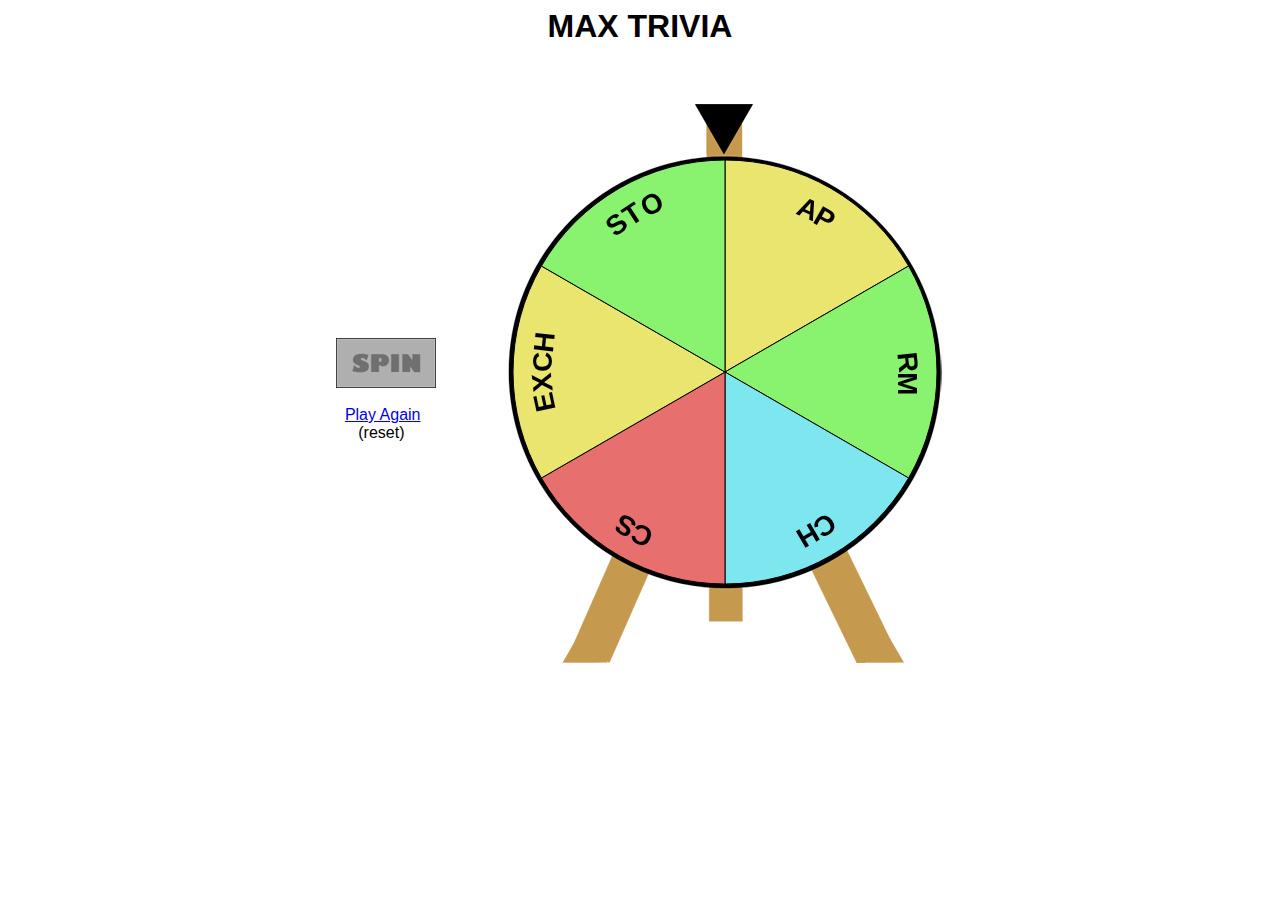
==== wof/ms_wheel/index.html @ a835a78f "First version of the frontend. Still far from over :)" ====
<html>
    <head>
        <title>Winning Wheel</title>
        <link rel="stylesheet" href="main.css" type="text/css" />
        <script type="text/javascript" src="../js/spinme.js"></script>
        <script type="text/javascript" src="../js/max_min.js"></script>
    </head>
    <body>
        <div align="center">
            <h1>MAX TRIVIA</h1>
            <br />
            <br />
            <table cellpadding="0" cellspacing="0" border="0">
            <tr>
                <td>
                    <div class="power_controls">
                        <br /><br />
                        <img id="spin_button" src="spin_off.png" alt="Spin" onClick="startSpin();" />
                        <br /><br />
                        &nbsp;&nbsp;<a href="#" onClick="resetWheel(); return false;">Play Again</a><br />&nbsp;&nbsp;&nbsp;&nbsp;&nbsp;(reset)
                    </div>
                </td>
                <td width="438" height="582" class="spinning_wheel" align="center" valign="center">
                    <canvas id="canvas" width="434" height="434"></canvas>
                </td>
            </tr>
        </table>
        <script>
            // Create new wheel object specifying the parameters at creation time.
            var theWheel = new spinme({
                'numSegments'  : 6,     // Specify number of segments.
                'outerRadius'  : 212,   // Set outer radius so wheel fits inside the background.
                'textFontSize' : 28,    // Set font size as desired.
                'segments'     :        // Define segments including colour and text.
                [
                   {'fillStyle' : '#eae56f', 'text' : 'AP'},
                   {'fillStyle' : '#89f26e', 'text' : 'RM'},
                   {'fillStyle' : '#7de6ef', 'text' : 'CH'},
                   {'fillStyle' : '#e7706f', 'text' : 'CS'},
                   {'fillStyle' : '#eae56f', 'text' : 'EXCH'},
                   {'fillStyle' : '#89f26e', 'text' : 'STO'},
                ],
                'animation' :           // Specify the animation to use.
                {
                    'type'     : 'spinToStop',
                    'duration' : 5,     // Duration in seconds.
                    'spins'    : 8,     // Number of complete spins.
                    'callbackFinished' : 'alertPrize()'
                }
            });
            console.log(theWheel);

            // Vars used by the code in this page to do power controls.
            var wheelPower    = 0;
            var wheelSpinning = false;

            // -------------------------------------------------------
            // Function to handle the onClick on the power buttons.
            // -------------------------------------------------------
            function powerSelected(powerLevel)
            {
                // Ensure that power can't be changed while wheel is spinning.
                if (wheelSpinning == false)
                {
                    // Reset all to grey incase this is not the first time the user has selected the power.
                    document.getElementById('pw1').className = "";
                    document.getElementById('pw2').className = "";
                    document.getElementById('pw3').className = "";

                    // Now light up all cells below-and-including the one selected by changing the class.
                    if (powerLevel >= 1)
                    {
                        document.getElementById('pw1').className = "pw1";
                    }

                    if (powerLevel >= 2)
                    {
                        document.getElementById('pw2').className = "pw2";
                    }

                    if (powerLevel >= 3)
                    {
                        document.getElementById('pw3').className = "pw3";
                    }

                    // Set wheelPower var used when spin button is clicked.
                    wheelPower = powerLevel;

                    // Light up the spin button by changing it's source image and adding a clickable class to it.
                    document.getElementById('spin_button').src = "spin_on.png";
                    document.getElementById('spin_button').className = "clickable";
                }
            }

            // -------------------------------------------------------
            // Click handler for spin button.
            // -------------------------------------------------------
            function startSpin()
            {
                // Ensure that spinning can't be clicked again while already running.
                if (wheelSpinning == false)
                {
                    // Based on the power level selected adjust the number of spins for the wheel, the more times is has
                    // to rotate with the duration of the animation the quicker the wheel spins.
                    if (wheelPower == 1)
                    {
                        theWheel.animation.spins = 3;
                    }
                    else if (wheelPower == 2)
                    {
                        theWheel.animation.spins = 8;
                    }
                    else if (wheelPower == 3)
                    {
                        theWheel.animation.spins = 15;
                    }

                    // Disable the spin button so can't click again while wheel is spinning.
                    document.getElementById('spin_button').src       = "spin_off.png";
                    document.getElementById('spin_button').className = "";

                    // Begin the spin animation by calling startAnimation on the wheel object.
                    theWheel.startAnimation();

                    // Set to true so that power can't be changed and spin button re-enabled during
                    // the current animation. The user will have to reset before spinning again.
                    wheelSpinning = true;
                }
            }

            // -------------------------------------------------------
            // Function for reset button.
            // -------------------------------------------------------
            function resetWheel()
            {
                theWheel.stopAnimation(false);  // Stop the animation, false as param so does not call callback function.
                theWheel.rotationAngle = 0;     // Re-set the wheel angle to 0 degrees.
                theWheel.draw();                // Call draw to render changes to the wheel.

                wheelSpinning = false;          // Reset to false to power buttons and spin can be clicked again.
            }

            // -------------------------------------------------------
            // Called when the spin animation has finished by the callback feature of the wheel because I specified callback in the parameters.
            // -------------------------------------------------------
            function alertPrize()
            {
                // Get the segment indicated by the pointer on the wheel background which is at 0 degrees.
                var winningSegment = theWheel.getIndicatedSegment();

                // Do basic alert of the segment text. You would probably want to do something more interesting with this information.
                alert("You have won " + winningSegment.text);
            }
        </script>
    </body>
</html>
---- wof/ms_wheel/main.css ----
/*
Wheel of questions
*/

body
{
    font-family: arial;
}

/* Sets the background image for the wheel */
td.spinning_wheel
{
    background-image: url(./wheel_canvas.png);
    background-position: center;
    background-repeat: none;
}

/* Do some css reset on selected elements */
h1, p
{
    margin: 0;
}

div.power_controls
{
    margin-right:70px;
}

div.html5_logo
{
    margin-left:70px;
}

/* Styles for the power selection controls */
table.power
{
    background-color: #cccccc;
    cursor: pointer;
    border:1px solid #333333;
}

table.power th
{
    background-color: white;
    cursor: default;
}

td.pw1
{
    background-color: #6fe8f0;
}

td.pw2
{
    background-color: #86ef6f;
}

td.pw3
{
    background-color: #ef6f6f;
}

/* Style applied to the spin button once a power has been selected */
.clickable
{
    cursor: pointer;
}

/* Other misc styles */
.margin_bottom
{
    margin-bottom: 5px;
}
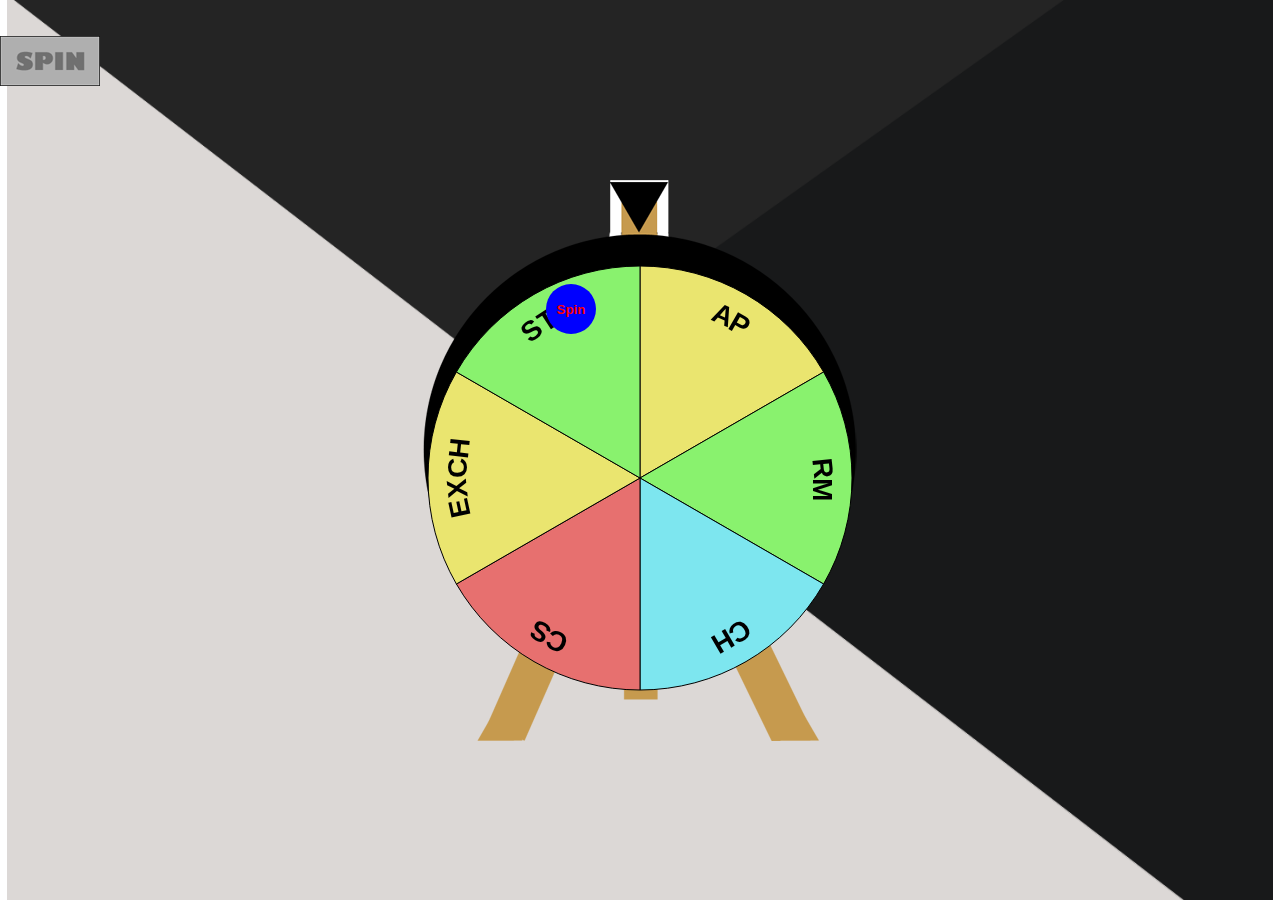
==== commit 11b8cdf5: "Changes to the css and html. Using images created by Rocio. Includes the 'logic' to make products vi" ====
--- a/wof/ms_wheel/index.html
+++ b/wof/ms_wheel/index.html
@@ -1,33 +1,41 @@
 <html>
     <head>
-        <title>Winning Wheel</title>
+        <title>MuleSoft's Hackathon</title>
         <link rel="stylesheet" href="main.css" type="text/css" />
         <script type="text/javascript" src="../js/spinme.js"></script>
         <script type="text/javascript" src="../js/max_min.js"></script>
     </head>
     <body>
-        <div align="center">
-            <h1>MAX TRIVIA</h1>
-            <br />
-            <br />
-            <table cellpadding="0" cellspacing="0" border="0">
-            <tr>
-                <td>
-                    <div class="power_controls">
-                        <br /><br />
-                        <img id="spin_button" src="spin_off.png" alt="Spin" onClick="startSpin();" />
-                        <br /><br />
-                        &nbsp;&nbsp;<a href="#" onClick="resetWheel(); return false;">Play Again</a><br />&nbsp;&nbsp;&nbsp;&nbsp;&nbsp;(reset)
-                    </div>
-                </td>
-                <td width="438" height="582" class="spinning_wheel" align="center" valign="center">
-                    <canvas id="canvas" width="434" height="434"></canvas>
-                </td>
-            </tr>
-        </table>
+        <div class="max_background">
+          <!--div class="max_background" id="bg_1" style="height: 1200px; width: 1055px;"-->
+          <!--div class="bg_block" id="bg_1" style="height: 1200px; width: 1055px;"></div-->
+          <div class="spin_button">
+              <br /><br />
+              <img id="spin_button" src="spin_off.png" alt="Spin" onClick="startSpin();" />
+              <br /><br />
+              &nbsp;&nbsp;<!--a href="#" onClick="resetWheel(); return false;">RESET</a><br/-->
+          </div>
+          <div class="spinning_wheel" align="center" valign="center">
+              <canvas id="canvas" width="434" height="434"></canvas>
+              <button class="spinner"><span>Spin</span>
+          </div>
+        </div>
+        <div class="footer">
+          <div class="products_icons">
+            <ul>
+              <p id="cup"><img src="../imgs/cupoff.png"></p>
+              <p id="am"><img src="../imgs/amaward.png"></p>
+              <p id="ap"><img src="../imgs/apaward.png"></p>
+              <p id="ch"><img src="../imgs/chaward.png"></p>
+              <p id="ex"><img src="../imgs/exaward.png"></p>
+              <p id="hy"><img src="../imgs/hyaward.png"></p>
+              <p id="st"><img src="../imgs/staward.png"></p>
+            </ul>
+          </div> <!--closing products_icons-->
+        </div>  <!--closing footer-->
         <script>
             // Create new wheel object specifying the parameters at creation time.
-            var theWheel = new spinme({
+        var theWheel = new spinme({
                 'numSegments'  : 6,     // Specify number of segments.
                 'outerRadius'  : 212,   // Set outer radius so wheel fits inside the background.
                 'textFontSize' : 28,    // Set font size as desired.
@@ -48,7 +56,6 @@
                     'callbackFinished' : 'alertPrize()'
                 }
             });
-            console.log(theWheel);
 
             // Vars used by the code in this page to do power controls.
             var wheelPower    = 0;
@@ -62,30 +69,6 @@
                 // Ensure that power can't be changed while wheel is spinning.
                 if (wheelSpinning == false)
                 {
-                    // Reset all to grey incase this is not the first time the user has selected the power.
-                    document.getElementById('pw1').className = "";
-                    document.getElementById('pw2').className = "";
-                    document.getElementById('pw3').className = "";
-
-                    // Now light up all cells below-and-including the one selected by changing the class.
-                    if (powerLevel >= 1)
-                    {
-                        document.getElementById('pw1').className = "pw1";
-                    }
-
-                    if (powerLevel >= 2)
-                    {
-                        document.getElementById('pw2').className = "pw2";
-                    }
-
-                    if (powerLevel >= 3)
-                    {
-                        document.getElementById('pw3').className = "pw3";
-                    }
-
-                    // Set wheelPower var used when spin button is clicked.
-                    wheelPower = powerLevel;
-
                     // Light up the spin button by changing it's source image and adding a clickable class to it.
                     document.getElementById('spin_button').src = "spin_on.png";
                     document.getElementById('spin_button').className = "clickable";
@@ -96,32 +79,16 @@
             // Click handler for spin button.
             // -------------------------------------------------------
             function startSpin()
+
             {
                 // Ensure that spinning can't be clicked again while already running.
                 if (wheelSpinning == false)
                 {
-                    // Based on the power level selected adjust the number of spins for the wheel, the more times is has
-                    // to rotate with the duration of the animation the quicker the wheel spins.
-                    if (wheelPower == 1)
-                    {
-                        theWheel.animation.spins = 3;
-                    }
-                    else if (wheelPower == 2)
-                    {
-                        theWheel.animation.spins = 8;
-                    }
-                    else if (wheelPower == 3)
-                    {
-                        theWheel.animation.spins = 15;
-                    }
-
                     // Disable the spin button so can't click again while wheel is spinning.
                     document.getElementById('spin_button').src       = "spin_off.png";
                     document.getElementById('spin_button').className = "";
-
                     // Begin the spin animation by calling startAnimation on the wheel object.
                     theWheel.startAnimation();
-
                     // Set to true so that power can't be changed and spin button re-enabled during
                     // the current animation. The user will have to reset before spinning again.
                     wheelSpinning = true;
@@ -143,14 +110,37 @@
             // -------------------------------------------------------
             // Called when the spin animation has finished by the callback feature of the wheel because I specified callback in the parameters.
             // -------------------------------------------------------
+            var myMap = new Map();
+            // setting the values
             function alertPrize()
             {
                 // Get the segment indicated by the pointer on the wheel background which is at 0 degrees.
                 var winningSegment = theWheel.getIndicatedSegment();
+                //console.log(winningSegment);
+                // Do basic alert of the segment text. You would probably want to do something more interesting with this information.
+                //alert("You have won " + winningSegment.text);
+                if (winningSegment.text === "CS")
+                {
+                  document.getElementById("am").style.visibility='visible';
+                }else if (winningSegment.text === "AP")
+                {
+                  document.getElementById("ap").style.visibility='visible';
+                }else if (winningSegment.text === "CH")
+                {
+                  document.getElementById("ap").style.visibility='visible';
+                }else if (winningSegment.text === "EXCH")
+                {
+                  document.getElementById("ex").style.visibility='visible';
+                }else if (winningSegment.text === "RM")
+                {
+                  document.getElementById("hy").style.visibility='visible';
+                }else if (winningSegment.text === "STO"){
+                  document.getElementById("st").style.visibility='visible';
+                }
+                var reset = resetWheel();
+                setInterval(reset, 10000);
+            }
 
-                // Do basic alert of the segment text. You would probably want to do something more interesting with this information.
-                alert("You have won " + winningSegment.text);
-            }
         </script>
     </body>
 </html>
--- a/wof/ms_wheel/main.css
+++ b/wof/ms_wheel/main.css
@@ -2,34 +2,176 @@
 Wheel of questions
 */
 
-body
-{
+.html {
+    height: 100%;
+}
+
+body, html, div, ol, ul, li, footer, h1, p, a
+{
+    margin: 0;
+    padding: 0;
+    border: 0;
+    /*height: 100%;*/
+    font-size: 100%;
     font-family: arial;
+    vertical-align: baseline;
+}
+
+.div
+{
+  display: block;
+}
+
+.footer
+{
+  position: absolute;
+  bottom: 0;
+  left: 0;
+  right: 0;
+  height:100px;
+  /*background:#ccc;*/
+}
+.spinner {
+  cursor: pointer;
+  color: red;
+  font-weight: bold;
+  border: none;
+  position: absolute;
+  width: 50px;
+  height: 50px;
+  top: 125px;
+  left: 125px;
+  border-radius: 100%;
+  z-index: 1000;
+  background-color: blue;
+}
+
+.spinner .pointer {
+  position: absolute;
+  width: 0;
+	height: 0;
+  top: -8px;
+  left: 15px;
+	border-left: 10px solid transparent;
+	border-right: 10px solid transparent;
+	border-bottom: 10px solid blue;
 }
 
 /* Sets the background image for the wheel */
-td.spinning_wheel
-{
+.spinning_wheel
+{
+    /*background-image: url(max_b1.png);*/
     background-image: url(./wheel_canvas.png);
     background-position: center;
-    background-repeat: none;
-}
-
-/* Do some css reset on selected elements */
-h1, p
-{
-    margin: 0;
-}
-
-div.power_controls
+    /*background-repeat: none;most likely an invalid operation here*/
+    width: 438px;
+    height: 582px;
+    top: calc(50% - (582px / 2));
+    left: calc(50% - (438px / 2));
+    position: absolute;
+}
+
+.spinning_wheel canvas {
+  margin-top: 102px;
+  background-size: contain;
+  background-repeat: no-repeat;
+  background-position-x: 50%;
+  background-position-y: 50%;
+}
+
+div.max_background
+{
+    background-image: url(./max_b1.png);
+    height: 100%;
+    position: absolute;
+    width: 100%;
+    overflow: hidden;
+    background-size: contain;
+    background-repeat: no-repeat;
+    background-position-x: 50%;
+    background-position-y: 50%;
+}
+div.max_background div.align
+{
+    position: absolute;
+    width: 100%;
+    left: 50%;
+    text-align: center;
+}
+
+div.spin_button
 {
     margin-right:70px;
-}
-
-div.html5_logo
+    position: absolute;
+    display: flex;
+    flex-direction: column;
+    justify-content: center;
+    align-items: center;
+}
+
+div.footer
+{
+  display: flex;
+  flex-direction: column;
+  justify-content: center;
+  align-items: center;
+  /*background-color: currentColor;*/
+  padding: 25px 0 0;
+}
+
+div.products_icons
+{
+  min-width: 800px;
+  display: flex;
+  align-items: center;
+  justify-content: center;
+  margin-top: 20px;
+  padding-bottom: 25px;
+  /*border-bottom: 1px solid #66696a;*/
+}
+
+div.products_icons ul
+{
+  display: flex;
+  align-items: center;
+}
+
+div.products_icons li
+{
+  font-size: 12px;
+  line-height: 14px;
+  font-weight: normal;
+  margin-right: 5px;
+  padding-left: 25px;
+  /*align-items: center;*/
+}
+
+div.products_icons p
+{
+  font-size: 12px;
+  line-height: 14px;
+  font-weight: normal;
+  margin-right: 5px;
+  padding-left: 25px;
+  visibility: hidden;
+  /*align-items: center;*/
+}
+
+.ol
+{
+  list-style: none;
+}
+
+.li
+{
+  display: list-item;
+  text-align: -webkit-match-parent;
+}
+
+/*div.html5_logo
 {
     margin-left:70px;
-}
+}*/
 
 /* Styles for the power selection controls */
 table.power
@@ -45,21 +187,6 @@
     cursor: default;
 }
 
-td.pw1
-{
-    background-color: #6fe8f0;
-}
-
-td.pw2
-{
-    background-color: #86ef6f;
-}
-
-td.pw3
-{
-    background-color: #ef6f6f;
-}
-
 /* Style applied to the spin button once a power has been selected */
 .clickable
 {
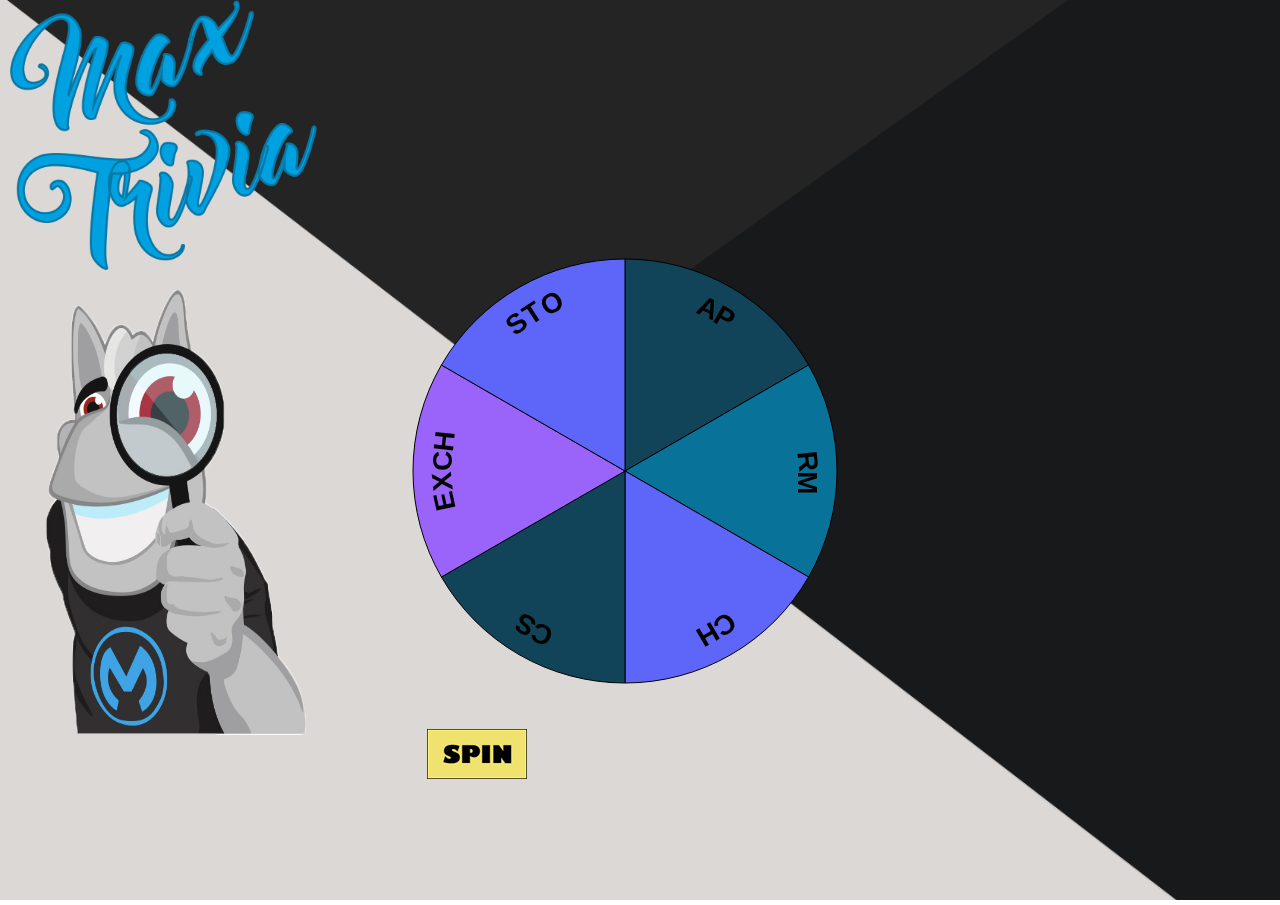
==== commit 499498fb: "Demo version of the Hackathon's project." ====
--- a/wof/ms_wheel/index.html
+++ b/wof/ms_wheel/index.html
@@ -1,146 +1,197 @@
 <html>
     <head>
         <title>MuleSoft's Hackathon</title>
-        <link rel="stylesheet" href="main.css" type="text/css" />
+        <link rel="stylesheet" href="../css/main.css" type="text/css" />
+        <link rel="stylesheet" href="../css/bootstrap.css" type="text/css" />
+        <script type="text/javascript" src="../js/bootstrap.js"></script>
+        <script type="text/javascript" src="../js/max_min.js"></script>
         <script type="text/javascript" src="../js/spinme.js"></script>
-        <script type="text/javascript" src="../js/max_min.js"></script>
+        <meta name="viewport" content="width=device-width, initial-scale=1, maximum-scale=1, user-scalable=no">
     </head>
-    <body>
-        <div class="max_background">
-          <!--div class="max_background" id="bg_1" style="height: 1200px; width: 1055px;"-->
-          <!--div class="bg_block" id="bg_1" style="height: 1200px; width: 1055px;"></div-->
-          <div class="spin_button">
-              <br /><br />
-              <img id="spin_button" src="spin_off.png" alt="Spin" onClick="startSpin();" />
-              <br /><br />
-              &nbsp;&nbsp;<!--a href="#" onClick="resetWheel(); return false;">RESET</a><br/-->
+  <body>
+    <div class="container-fluid bgimage" style="padding-left: 0px;
+    padding-right: 0px;">
+      <div class="row">
+        <div class="col-md-4 left-column">
+          <div class="row">
+            <img class="maxTrivia" id="idTrivia" src="../imgs/maxTrivia.png" />
           </div>
-          <div class="spinning_wheel" align="center" valign="center">
-              <canvas id="canvas" width="434" height="434"></canvas>
-              <button class="spinner"><span>Spin</span>
+          <div class="row">
+            <img class="maxTheMule" id="idTrivia" src="../imgs/maxTheMule.png" />
           </div>
         </div>
-        <div class="footer">
-          <div class="products_icons">
-            <ul>
-              <p id="cup"><img src="../imgs/cupoff.png"></p>
-              <p id="am"><img src="../imgs/amaward.png"></p>
-              <p id="ap"><img src="../imgs/apaward.png"></p>
-              <p id="ch"><img src="../imgs/chaward.png"></p>
-              <p id="ex"><img src="../imgs/exaward.png"></p>
-              <p id="hy"><img src="../imgs/hyaward.png"></p>
-              <p id="st"><img src="../imgs/staward.png"></p>
-            </ul>
-          </div> <!--closing products_icons-->
-        </div>  <!--closing footer-->
-        <script>
-            // Create new wheel object specifying the parameters at creation time.
-        var theWheel = new spinme({
-                'numSegments'  : 6,     // Specify number of segments.
-                'outerRadius'  : 212,   // Set outer radius so wheel fits inside the background.
-                'textFontSize' : 28,    // Set font size as desired.
-                'segments'     :        // Define segments including colour and text.
-                [
-                   {'fillStyle' : '#eae56f', 'text' : 'AP'},
-                   {'fillStyle' : '#89f26e', 'text' : 'RM'},
-                   {'fillStyle' : '#7de6ef', 'text' : 'CH'},
-                   {'fillStyle' : '#e7706f', 'text' : 'CS'},
-                   {'fillStyle' : '#eae56f', 'text' : 'EXCH'},
-                   {'fillStyle' : '#89f26e', 'text' : 'STO'},
-                ],
-                'animation' :           // Specify the animation to use.
-                {
-                    'type'     : 'spinToStop',
-                    'duration' : 5,     // Duration in seconds.
-                    'spins'    : 8,     // Number of complete spins.
-                    'callbackFinished' : 'alertPrize()'
-                }
-            });
+        <div class="col-md-4 middle-column">
+          <div class="row">
+            <div class="col-md-1">
+              <img id="accessManagement" src="../imgs/amaward.png" style="visibility: hidden;"/>
+            </div>
+            <div class="col-md-1">
+              <img id="apimanager" src="../imgs/apaward.png"/>
+            </div>
+            <div class="col-md-1">
+              <img id="runtimeManager" src="../imgs/hyaward.png"/>
+            </div>
+            <div class="col-md-1">
+              <img id="cloudHub" src="../imgs/chaward.png"/>
+            </div>
+          </div>
 
-            // Vars used by the code in this page to do power controls.
-            var wheelPower    = 0;
-            var wheelSpinning = false;
+          <div class="roulette_container"></div>
+            <div class="spin_button">
+                <div class="spinning_wheel" align="center" valign="center">
+                  <canvas id="canvas" width="434" height="434"></canvas>
+                </div>
+                <img id="spin_button" src="../imgs/spin_on.png" alt="Spin" onClick="startSpin();" />
+            </div>
+        </div>
 
-            // -------------------------------------------------------
-            // Function to handle the onClick on the power buttons.
-            // -------------------------------------------------------
-            function powerSelected(powerLevel)
+        <div class="col-md-4 right-column">
+          <div class="row" >
+            <div class="col-md-1">
+              <img id="exchange" src="../imgs/exaward.png"/>
+            </div>
+            <div class="col-md-1">
+              <img id="studio" src="../imgs/staward.png"/>
+            </div>
+          </div>
+          <div class="row" >
+            <div class="questions" id="questionId"></div>
+          </div>
+          <div class="row" >
+            <div class="answers" id="answerId" type="button">
+            <!--div class="button" id="answerId" type="button"-->
+            <!--div class="button" id="answerId"></div-->
+          </div>
+        </div>
+      </div>
+    </div>
+  </div>
+  <script>
+    // Create new wheel object specifying the parameters at creation time.
+    var theWheel = new spinme({
+            'numSegments'  : 6,     // Specify number of segments.
+            'outerRadius'  : 212,   // Set outer radius so wheel fits inside the background.
+            'textFontSize' : 28,    // Set font size as desired.
+            'segments'     :        // Define segments including colour and text.
+            [
+               {'fillStyle' : '#114459', 'text' : 'AP', 'id' : 'apimanager'},
+               {'fillStyle' : '#087299', 'text' : 'RM', 'id' : 'runtimeManager'},
+               {'fillStyle' : '#5e66f9', 'text' : 'CH', 'id' : 'cloudHub'},
+               {'fillStyle' : '#114459', 'text' : 'CS', 'id' : 'accessManagement'},
+               {'fillStyle' : '#9a63f9', 'text' : 'EXCH', 'id' : 'exchange'},
+               {'fillStyle' : '#5e66f9', 'text' : 'STO', 'id' : 'studio'},
+            ],
+            'animation' :           // Specify the animation to use.
             {
-                // Ensure that power can't be changed while wheel is spinning.
-                if (wheelSpinning == false)
-                {
-                    // Light up the spin button by changing it's source image and adding a clickable class to it.
-                    document.getElementById('spin_button').src = "spin_on.png";
-                    document.getElementById('spin_button').className = "clickable";
-                }
+                'type'     : 'spinToStop',
+                'duration' : 5,     // Duration in seconds.
+                'spins'    : 12,     // Number of complete spins.
+                'callbackFinished' : 'alertPrize()'
+
+            }
+        });
+
+        // Vars used by the code in this page to do power controls.
+        var wheelPower    = 0;
+        var wheelSpinning = false;
+        var lastAnswers;
+        var lastProduct;
+
+        // -------------------------------------------------------
+        // Function to handle the onClick on the power buttons.
+        // -------------------------------------------------------
+        function powerSelected(powerLevel)
+        {
+            // Ensure that power can't be changed while wheel is spinning.
+            if (wheelSpinning == false)
+            {
+                // Light up the spin button by changing it's source image and adding a clickable class to it.
+                document.getElementById('spin_button').src = "../imgs/spin_on.png";
+                document.getElementById('spin_button').className = "clickable";
+            }
+        }
+
+        // -------------------------------------------------------
+        // Click handler for spin button.
+        // -------------------------------------------------------
+        function startSpin()
+
+        {
+            // Ensure that spinning can't be clicked again while already running.
+            if (wheelSpinning == false)
+            {
+                // Disable the spin button so can't click again while wheel is spinning.
+                document.getElementById('spin_button').src       = "../imgs/spin_off.png";
+                document.getElementById('spin_button').className = "";
+                // Begin the spin animation by calling startAnimation on the wheel object.
+                theWheel.startAnimation();
+                // Set to true so that power can't be changed and spin button re-enabled during
+                // the current animation. The user will have to reset before spinning again.
+                wheelSpinning = true;
             }
 
-            // -------------------------------------------------------
-            // Click handler for spin button.
-            // -------------------------------------------------------
-            function startSpin()
+        }
 
-            {
-                // Ensure that spinning can't be clicked again while already running.
-                if (wheelSpinning == false)
-                {
-                    // Disable the spin button so can't click again while wheel is spinning.
-                    document.getElementById('spin_button').src       = "spin_off.png";
-                    document.getElementById('spin_button').className = "";
-                    // Begin the spin animation by calling startAnimation on the wheel object.
-                    theWheel.startAnimation();
-                    // Set to true so that power can't be changed and spin button re-enabled during
-                    // the current animation. The user will have to reset before spinning again.
-                    wheelSpinning = true;
-                }
-            }
+        // -------------------------------------------------------
+        // Function for reset button.
+        // -------------------------------------------------------
+        function resetWheel()
+        {
+            theWheel.stopAnimation(false);  // Stop the animation, false as param so does not call callback function.
+            theWheel.rotationAngle = 0;     // Re-set the wheel angle to 0 degrees.
+            theWheel.draw();                // Call draw to render changes to the wheel.
 
-            // -------------------------------------------------------
-            // Function for reset button.
-            // -------------------------------------------------------
-            function resetWheel()
-            {
-                theWheel.stopAnimation(false);  // Stop the animation, false as param so does not call callback function.
-                theWheel.rotationAngle = 0;     // Re-set the wheel angle to 0 degrees.
-                theWheel.draw();                // Call draw to render changes to the wheel.
+            wheelSpinning = false;          // Reset to false to power buttons and spin can be clicked again.
+        }
 
-                wheelSpinning = false;          // Reset to false to power buttons and spin can be clicked again.
-            }
+        // -------------------------------------------------------
+        // Called when the spin animation has finished by the callback feature of the wheel because I specified callback in the parameters.
+        // -------------------------------------------------------
+        var myMap = new Map();
+        // setting the values
+        function alertPrize()
+        {
+            // Get the segment indicated by the pointer on the wheel background which is at 0 degrees.
+            var winningSegment = theWheel.getIndicatedSegment();
+            getQuestions(winningSegment.id);
+            document.getElementById('answerId').className = "clickable";
+            resetWheel();
+          }
 
-            // -------------------------------------------------------
-            // Called when the spin animation has finished by the callback feature of the wheel because I specified callback in the parameters.
-            // -------------------------------------------------------
-            var myMap = new Map();
-            // setting the values
-            function alertPrize()
-            {
-                // Get the segment indicated by the pointer on the wheel background which is at 0 degrees.
-                var winningSegment = theWheel.getIndicatedSegment();
-                //console.log(winningSegment);
-                // Do basic alert of the segment text. You would probably want to do something more interesting with this information.
-                //alert("You have won " + winningSegment.text);
-                if (winningSegment.text === "CS")
-                {
-                  document.getElementById("am").style.visibility='visible';
-                }else if (winningSegment.text === "AP")
-                {
-                  document.getElementById("ap").style.visibility='visible';
-                }else if (winningSegment.text === "CH")
-                {
-                  document.getElementById("ap").style.visibility='visible';
-                }else if (winningSegment.text === "EXCH")
-                {
-                  document.getElementById("ex").style.visibility='visible';
-                }else if (winningSegment.text === "RM")
-                {
-                  document.getElementById("hy").style.visibility='visible';
-                }else if (winningSegment.text === "STO"){
-                  document.getElementById("st").style.visibility='visible';
-                }
-                var reset = resetWheel();
-                setInterval(reset, 10000);
-            }
+        function getQuestions(productName){
+          fetch('http://ec2-35-162-13-71.us-west-2.compute.amazonaws.com:8080/products/'+productName)
+              .then(function (response) {
+              lastProduct = productName;
+              return response.json();
+          })
+          .then(function (json) {
+              var description = json.data.description;
+              var answers = json.data.answers;
 
-        </script>
-    </body>
+              var question = "<div class=\"questions\">" + description + "</div>";
+              var table = "";
+
+              for (var i = 0; i<answers.length; i++) {
+                  table = table + "<div class=\"answers\" onClick=\"validateAnswer("+i+")\" id=\"answer_"+i+"\">"+answers[i].description+"</div>"
+              }
+              lastAnswers = answers;
+              document.getElementById("questionId").innerHTML = question;
+              document.getElementById("answerId").innerHTML = table;
+          });
+        }
+
+      function validateAnswer(answerId){
+        if(lastAnswers[answerId].is_correct){
+          var originalClass = document.getElementById("answer_"+answerId).className;
+          document.getElementById("answer_"+answerId).className=originalClass + ' answer-success';
+          displayBadge(lastProduct);
+        }
+      }
+      //Display badge on right answer
+      function displayBadge(product){
+        document.getElementById(product).style.visibility='visible';
+      }
+
+    </script>
+  </body>
 </html>
--- a/wof/css/main.css
+++ b/wof/css/main.css
@@ -0,0 +1,304 @@
+/*
+MAX TRIVIA
+*/
+
+.html {
+    height: 100%;
+}
+
+body, html, div, ol, ul, li, footer, h1, p, a
+{
+    margin: 0;
+    padding: 0;
+    border: 0;
+    /*height: 100%;*/
+    font-size: 100%;
+    font-family: arial;
+    vertical-align: baseline;
+}
+
+.maxTheMule {
+    width: 332px;
+    height: 445px;
+    padding-left: 45px;
+}
+
+.maxTrivia {
+    width: 332px;
+
+    padding-left: 25px;
+}
+.container-fluid {
+padding-left: 0px;
+padding-right: 0px;
+height: calc(100vh - 15px);
+}
+
+.row {
+  /*border: 1px solid;*/
+}
+
+.left-column, .middle-column, .right-column {
+  /*border: 1px solid;*/
+  height: calc(100vh - 15px);
+}
+
+.right-column, .row{
+  margin-bottom: 10px;
+  padding-bottom: 10px;
+  padding-right: 30px;
+  border-right: 50px;
+}
+
+.col-md-1{
+  padding-top: 10px;
+  margin-top: 10px;
+}
+
+.questions, .answers{
+  margin-top: 70px;
+  margin-bottom: 70px;
+  margin-left: 100px;
+  margin-right: 100px;
+  padding-left: 10px;
+  padding-right: 10px;
+  /*border: 1px solid;*/
+  color: #000000;
+  background-color: #ffffff;
+
+}
+.answer-success{
+    background-color: #5cb85c;
+}
+
+.roulette_container{
+    margin-top: 30%;
+    margin-left: 10%;
+    margin-right: 10%;
+    margin-bottom: 0px;
+    /*border: 1px solid;*/
+    height: 400px;
+    /*background-image: url(../imgs/bgimage.png);*/
+    width: 417px;
+    background-repeat: no-repeat;
+    background-clip: content-box;
+    background-size: contain;
+}
+
+.spin_button{
+  margin-top: 10px;
+  padding-top: 10px;
+  padding-bottom: 20px;
+}
+
+.questions{
+  font-size: large;
+  margin: auto;
+}
+
+
+.answers, .button{
+  margin-top: 10px;
+  margin-bottom: 20px;
+  display: block;
+  font-size: large;
+}
+
+.bgimage{
+  background-image: url(../imgs/canvas.png);
+  background-repeat: no-repeat;
+  background-clip: content-box;
+  background-size: cover;
+  width: 100%;
+  height: 100%;
+  margin-right: 0px;
+  margin-left: 0px;
+  padding-left: 0px;
+  padding-right: 0px;
+}
+
+.correct{
+  background-color: #00ff00;
+}
+
+.wrong{
+  background-color: red;
+}
+
+.div
+{
+  display: block;
+}
+
+.footer
+{
+  position: absolute;
+  bottom: 0;
+  left: 0;
+  right: 0;
+  height:100px;
+  /*background:#ccc;*/
+}
+div.spin {
+  font-weight: bold;
+  border: none;
+  position: absolute;
+  width: 50px;
+  height: 50px;
+  top: 125px;
+  left: 125px;
+  border-radius: 100%;
+  z-index: 1000;
+}
+
+/* Sets the background image for the wheel */
+.spinning_wheel
+{
+    /*background-image: url(max_b1.png);*/
+    background-image: url(./background.png);
+    background-position: center;
+    /*background-repeat: none;most likely an invalid operation here*/
+    width: 438px;
+    height: 582px;
+    top: calc(50% - (582px / 2));
+    left: calc(50% - (438px / 2));
+    position: absolute;
+}
+
+div.col-md-1{
+  padding-left: 0px;
+  padding-right: 35px;
+  /*margin-left: 20;*/
+  margin-right: 65;
+  visibility: hidden;
+}
+
+.spinning_wheel canvas {
+  /*text-rendering: geometricPrecision;
+  text-align: center;*/
+  margin-top: 102px;
+  background-size: contain;
+  background-repeat: no-repeat;
+  background-position-x: 50%;
+  background-position-y: 50%;
+}
+
+div.max_background
+{
+    background-image: url(./max_b1.png);
+    height: 100%;
+    position: absolute;
+    width: 100%;
+    overflow: hidden;
+    background-size: contain;
+    background-repeat: no-repeat;
+    background-position-x: 50%;
+    background-position-y: 50%;
+}
+div.max_background div.align
+{
+    position: absolute;
+    width: 100%;
+    left: 50%;
+    text-align: center;
+}
+
+.button
+{
+    margin-right:70px;
+    position: absolute;
+    display: flex;
+    flex-direction: column;
+    justify-content: center;
+    align-items: center;
+}
+
+div.footer
+{
+  display: flex;
+  flex-direction: column;
+  justify-content: center;
+  align-items: center;
+  /*background-color: currentColor;*/
+  padding: 25px 0 0;
+}
+
+div.products_icons
+{
+  min-width: 800px;
+  display: flex;
+  align-items: center;
+  justify-content: center;
+  margin-top: 20px;
+  padding-bottom: 25px;
+  /*border-bottom: 1px solid #66696a;*/
+}
+
+div.products_icons ul
+{
+  display: flex;
+  align-items: center;
+}
+
+div.products_icons li
+{
+  font-size: 12px;
+  line-height: 14px;
+  font-weight: normal;
+  margin-right: 5px;
+  padding-left: 25px;
+  /*align-items: center;*/
+}
+
+div.products_icons p
+{
+  font-size: 12px;
+  line-height: 14px;
+  font-weight: normal;
+  margin-right: 5px;
+  padding-left: 25px;
+  visibility: hidden;
+  /*align-items: center;*/
+}
+
+.ol
+{
+  list-style: none;
+}
+
+.li
+{
+  display: list-item;
+  text-align: -webkit-match-parent;
+}
+
+/*div.html5_logo
+{
+    margin-left:70px;
+}*/
+
+/* Styles for the power selection controls */
+table.power
+{
+    background-color: #cccccc;
+    cursor: pointer;
+    border:1px solid #333333;
+}
+
+table.power th
+{
+    background-color: white;
+    cursor: default;
+}
+
+/* Style applied to the spin button once a power has been selected */
+.clickable
+{
+    cursor: pointer;
+}
+
+/* Other misc styles */
+.margin_bottom
+{
+    margin-bottom: 5px;
+}
